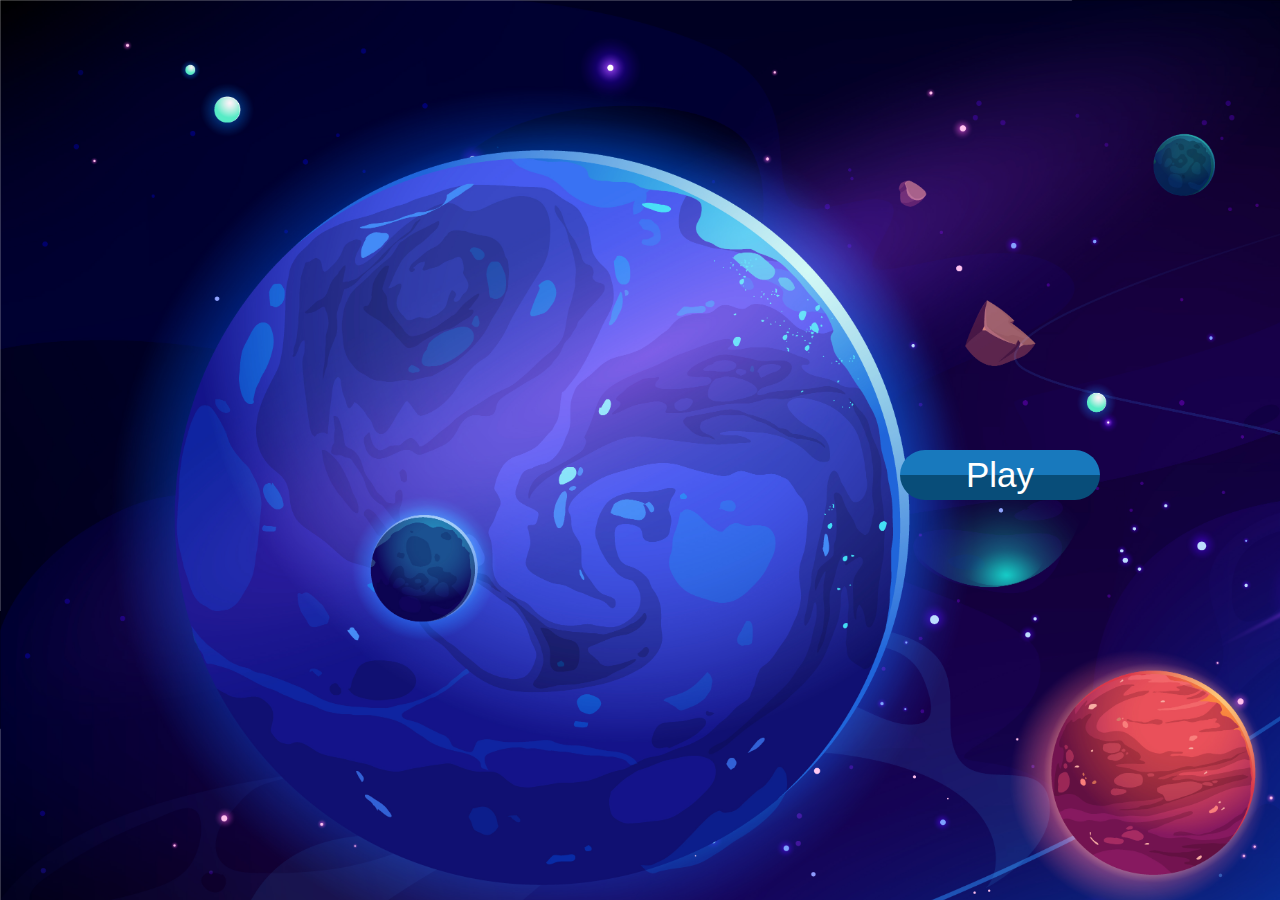
==== index.html @ 97e6d7f1 "with start button" ====
<!DOCTYPE html>
<html lang="en">
<head>
    <meta charset="UTF-8">
    <meta http-equiv="X-UA-Compatible" content="IE=edge">
    <meta name="viewport" content="width=device-width, initial-scale=1.0">
    <link rel="stylesheet" href="/docs/assets/styles/styles.css">
    
    <title>To The Moon!</title>
</head>
<body>


    <div id="game-intro">
    <!-- button -->
    <a href="#" class="button" id="start-button">Play</a>
    </div>

    <!-- <div id="game-instructions">
        <a href="#" class="instructions" id="instructions-button">Instructions</a>
    </div> -->
    

    <div id="game-board">
        <canvas id="canvas" width="1280" height="720"></canvas>
    </div>
    <script src="/docs/assets/scripts/components.js"></script>
    <script src="/docs/assets/scripts/game.js"></script>
    <script src="/docs/assets/scripts/main.js"></script>
</body>
</html>
---- docs/assets/styles/styles.css ----
#game-board{
    display: flex;
    justify-content: center;
    margin-top: 4%;
}
/* 
canvas{
    background-image: url(/docs/assets/images/background\ Game.jpg);
    background-position-y: -360vh;
    background-repeat: no-repeat;
    background-size:  170vh;
    
} */


body{
    background-image: url(/docs/assets/images/2352.jpg) ;
    background-size: 250vh;
}

.button {
    width: 200px;
    height: 50px;
    line-height: 50px;
    position: absolute;
    left: 100vh;
    top: 50vh;
    color: #FFF;
    text-decoration: none;
    background: linear-gradient(#1879BD 50%, #084D79 50%);
    text-align: center;
    font-size: 35px;
    font-family: sans-serif;
    border-radius: 5vh;
}
.button:hover {                 
    background: linear-gradient(#d16416 50%, #da1010 50%);
}
.button:active {
    background: linear-gradient(#678834 50%, #093905 50%);
}
/* 
#canvas{
    position: absolute;
    left: 50%;
    top: 50%;
}
 */

 /* .instructions {
    width: 200px;
    height: 50px;
    line-height: 50px;
    position: absolute;
    left: 100vh;
    top: 100vh;
    color: #FFF;
    text-decoration: none;
    background: linear-gradient(#1879BD 50%, #084D79 50%);
    text-align: center;
    font-size: 25px;
    font-family: sans-serif;
    border-radius: 5vh;
}
.instructions:hover {                 
    background: linear-gradient(#d16416 50%, #da1010 50%);
}
.instructions:active {
    background: linear-gradient(#678834 50%, #093905 50%);
}

 */
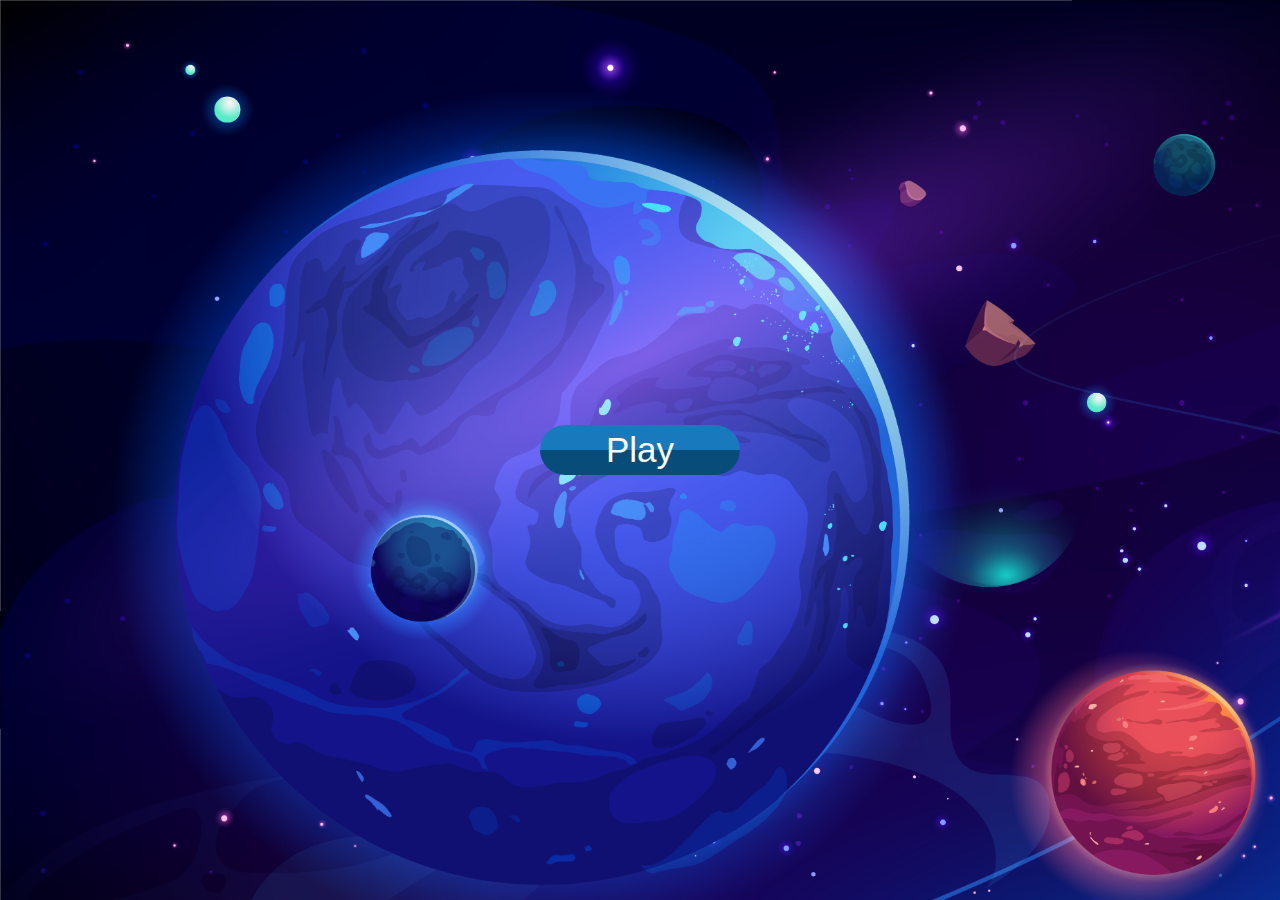
==== commit dd615606: "game with 2 players" ====
--- a/index.html
+++ b/index.html
@@ -12,10 +12,20 @@
 
 
     <div id="game-intro">
-    <!-- button -->
-    <a href="#" class="button" id="start-button">Play</a>
+        <!-- button -->
+        <a href="#" class="button" id="start-button">Play</a>
     </div>
+        <!-- <button id="retry">RETRY</button> -->
 
+
+    <div id="dificulty" style="display: none;">
+            <button id="easy" class="button">EASY</button>
+            <button id="normal" class="button">NORMAL</button>
+            <button id="expert" class="button">EXPERT</button>
+    </div>
+    
+
+    
     <!-- <div id="game-instructions">
         <a href="#" class="instructions" id="instructions-button">Instructions</a>
     </div> -->
@@ -25,6 +35,9 @@
         <canvas id="canvas" width="1280" height="720"></canvas>
     </div>
     <script src="/docs/assets/scripts/components.js"></script>
+    <script src="/docs/assets/scripts/player2.js"></script>
+    <script src="/docs/assets/scripts/dificulty easy.js"></script>
+    <script src="/docs/assets/scripts/dificulty expert.js"></script>
     <script src="/docs/assets/scripts/game.js"></script>
     <script src="/docs/assets/scripts/main.js"></script>
 </body>
--- a/docs/assets/styles/styles.css
+++ b/docs/assets/styles/styles.css
@@ -1,8 +1,3 @@
-#game-board{
-    display: flex;
-    justify-content: center;
-    margin-top: 4%;
-}
 /* 
 canvas{
     background-image: url(/docs/assets/images/background\ Game.jpg);
@@ -16,15 +11,20 @@
 body{
     background-image: url(/docs/assets/images/2352.jpg) ;
     background-size: 250vh;
-}
+    display: flex;
+    justify-content: center;
+    align-items: center;
+    margin: 0px;
+    padding: 0px;
+    width: 100vw;
+    height: 100vh;
+} 
 
 .button {
     width: 200px;
     height: 50px;
     line-height: 50px;
-    position: absolute;
-    left: 100vh;
-    top: 50vh;
+    
     color: #FFF;
     text-decoration: none;
     background: linear-gradient(#1879BD 50%, #084D79 50%);
@@ -69,4 +69,54 @@
     background: linear-gradient(#678834 50%, #093905 50%);
 }
 
- */+ */
+
+#game-intro,
+#game-board {
+  width: 1280px;
+  height: 720px;
+  position: absolute;
+  top: 50%;
+  left: 50%;
+  transform: translate(-50%, -50%);
+  
+}
+
+#game-intro,
+#game-board {
+    display: flex;
+    justify-content: center;
+    align-items: center;
+}
+
+#game-intro {
+    z-index: 1;
+}
+
+#dificulty{
+    width: 1280px;
+    height: 720px;
+    display: flex;
+    justify-content: center;
+    align-items: center;
+    z-index: 1;
+
+}
+
+
+
+button{
+    display: flex;
+    align-items: center;
+    justify-content: space-evenly;
+}
+
+
+
+
+
+
+
+#retry{
+    display: none;
+}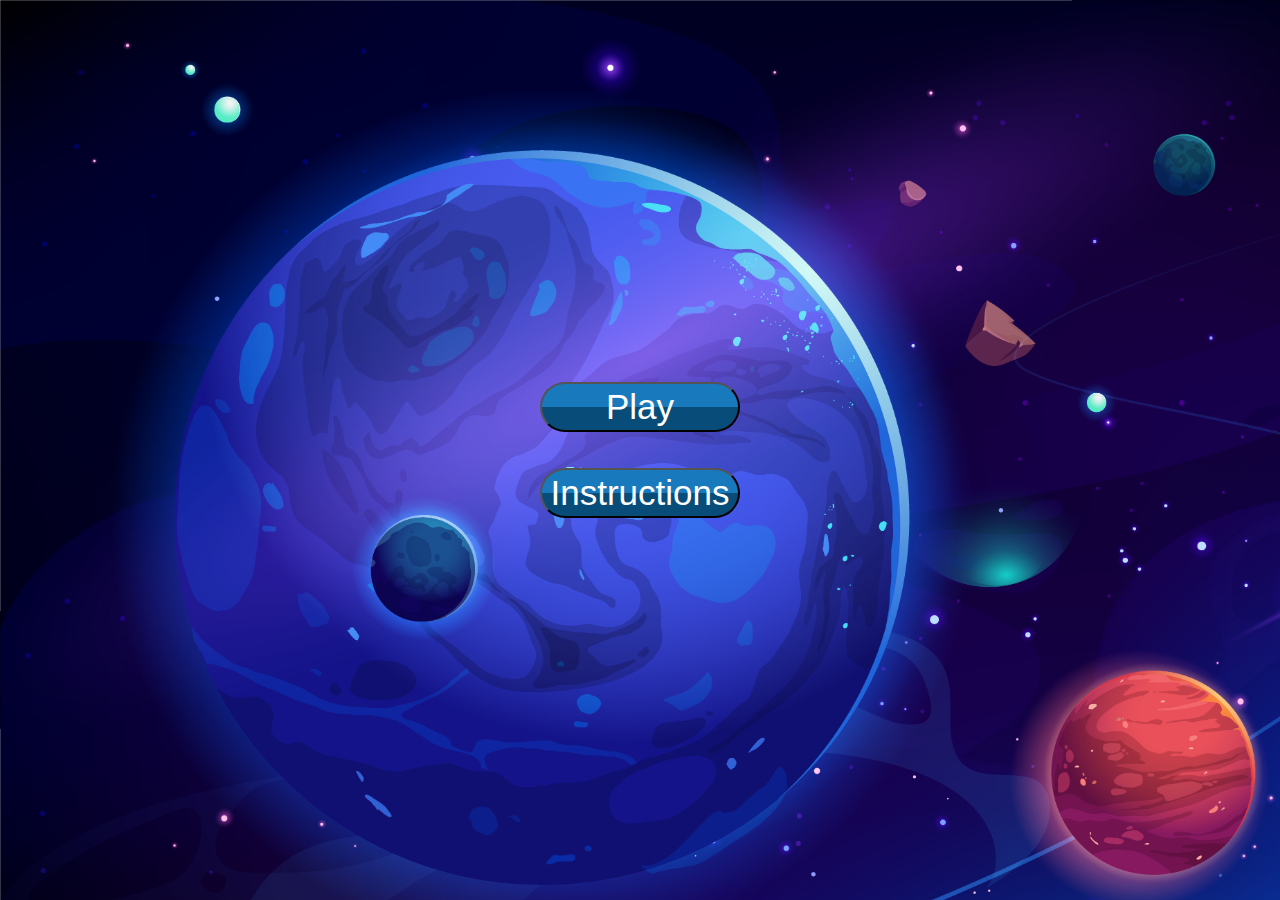
==== commit bb4d9936: "almost done" ====
--- a/index.html
+++ b/index.html
@@ -12,10 +12,24 @@
 
 
     <div id="game-intro">
-        <!-- button -->
-        <a href="#" class="button" id="start-button">Play</a>
+        <button class="button" id="start-button">Play</button>
+        <button class="button" id="instructions">Instructions</button>
     </div>
-        <!-- <button id="retry">RETRY</button> -->
+  
+    <div id="back" style="display: none">
+        <video width="720" height="576" controls autoplay>
+            <source id="video" src="docs/assets/images/instructionsMovie.mp4" type="video/mp4">
+          </video>
+       <!--  <video id="video" src="/docs/assets/images/instructionsMovie.mp4"></video> -->
+        <button id="return" class="button">↩RETURN</button>
+    </div>
+
+    <div id="players" style="display: none;">
+        <button id="players1" class="multiplayer">1 PLAYER</button>
+        <button id="players2" class="multiplayer">2 PLAYERS</button>
+        <button id="players3" class="multiplayer">3 PLAYERS</button>
+    </div>
+
 
 
     <div id="dificulty" style="display: none;">
@@ -23,19 +37,23 @@
             <button id="normal" class="button">NORMAL</button>
             <button id="expert" class="button">EXPERT</button>
     </div>
-    
 
-    
-    <!-- <div id="game-instructions">
-        <a href="#" class="instructions" id="instructions-button">Instructions</a>
-    </div> -->
     
 
     <div id="game-board">
         <canvas id="canvas" width="1280" height="720"></canvas>
     </div>
+
+    <div id="win" style="display: none">
+        <img src="/docs/assets/images/winn.jpg" alt="">
+        <button id="menu" class="button">Menu</button>
+
+    </div>
+
+
     <script src="/docs/assets/scripts/components.js"></script>
     <script src="/docs/assets/scripts/player2.js"></script>
+    <script src="/docs/assets/scripts/player3.js"></script>
     <script src="/docs/assets/scripts/dificulty easy.js"></script>
     <script src="/docs/assets/scripts/dificulty expert.js"></script>
     <script src="/docs/assets/scripts/game.js"></script>
--- a/docs/assets/styles/styles.css
+++ b/docs/assets/styles/styles.css
@@ -39,37 +39,7 @@
 .button:active {
     background: linear-gradient(#678834 50%, #093905 50%);
 }
-/* 
-#canvas{
-    position: absolute;
-    left: 50%;
-    top: 50%;
-}
- */
 
- /* .instructions {
-    width: 200px;
-    height: 50px;
-    line-height: 50px;
-    position: absolute;
-    left: 100vh;
-    top: 100vh;
-    color: #FFF;
-    text-decoration: none;
-    background: linear-gradient(#1879BD 50%, #084D79 50%);
-    text-align: center;
-    font-size: 25px;
-    font-family: sans-serif;
-    border-radius: 5vh;
-}
-.instructions:hover {                 
-    background: linear-gradient(#d16416 50%, #da1010 50%);
-}
-.instructions:active {
-    background: linear-gradient(#678834 50%, #093905 50%);
-}
-
- */
 
 #game-intro,
 #game-board {
@@ -91,7 +61,14 @@
 
 #game-intro {
     z-index: 1;
+    flex-direction: column;
+    justify-content: center;
 }
+
+#instructions{
+    margin-top: 36px;
+}
+
 
 #dificulty{
     width: 1280px;
@@ -99,8 +76,32 @@
     display: flex;
     justify-content: center;
     align-items: center;
+    flex-direction: column;
     z-index: 1;
 
+}
+
+#easy{
+    margin-top: 36px
+}
+
+#players{
+    width: 1280px;
+    height: 720px;
+    display: flex;
+    justify-content: center;
+    align-items: center;
+    flex-direction: column;
+    z-index: 1;
+}
+
+#back {
+    z-index: 1;
+    display: flex;
+    flex-direction: column;
+    justify-content: center;
+    align-items: center;
+    
 }
 
 
@@ -112,11 +113,52 @@
 }
 
 
-
+.multiplayer {
+    width: 200px;
+    height: 50px;
+    line-height: 50px;
+    
+    color: #FFF;
+    text-decoration: none;
+    background: linear-gradient(#1879BD 50%, #084D79 50%);
+    text-align: center;
+    font-size: 30px;
+    font-family: sans-serif;
+    border-radius: 5vh;
+}
+.multiplayer:hover {                 
+    background: linear-gradient(#d16416 50%, #da1010 50%);
+}
+.multiplayer:active {
+    background: linear-gradient(#678834 50%, #093905 50%);
+}
 
 
 
 
 #retry{
     display: none;
+}
+
+
+
+.hidden {
+    visibility: hidden;
+}
+
+#video{
+    width: 720px;
+    height: 576px;
+    position: absolute;
+    top: 50%;
+    left: 50%;
+    transform: translate(-50%, -50%);
+    z-index: 1;
+}
+
+#return{
+    z-index: 1;
+    margin-top: 36px
+    
+
 }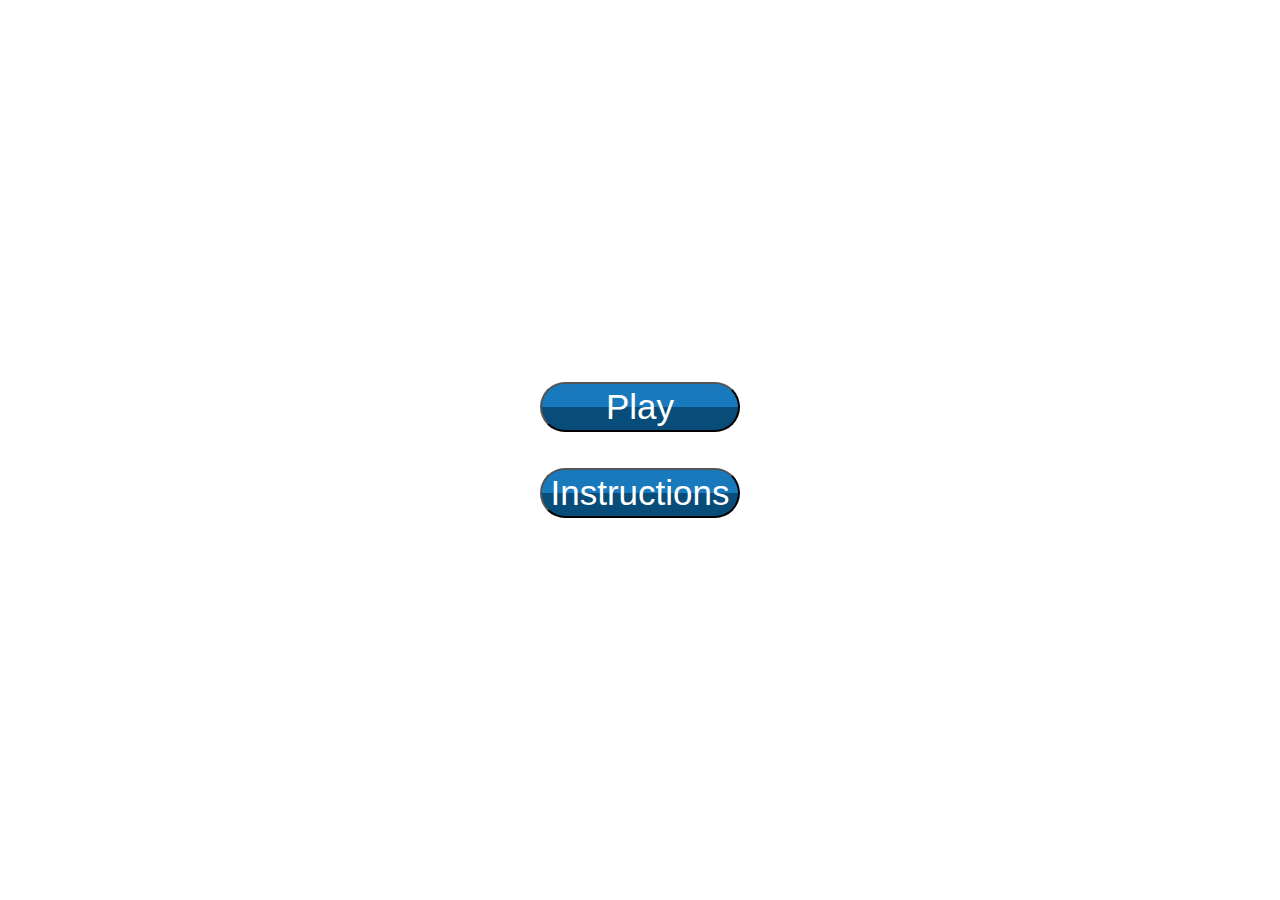
==== commit 03002a3b: "almost done" ====
--- a/index.html
+++ b/index.html
@@ -4,7 +4,7 @@
     <meta charset="UTF-8">
     <meta http-equiv="X-UA-Compatible" content="IE=edge">
     <meta name="viewport" content="width=device-width, initial-scale=1.0">
-    <link rel="stylesheet" href="/docs/assets/styles/styles.css">
+    <link rel="stylesheet" href="docs/assets/styles/styles.css">
     
     <title>To The Moon!</title>
 </head>
@@ -18,7 +18,7 @@
   
     <div id="back" style="display: none">
         <video width="720" height="576" controls autoplay>
-            <source id="video" src="docs/assets/images/instructionsMovie.mp4" type="video/mp4">
+            <source id="video" src="docs/assets/images/instruçoes boaslast.mp4" type="video/mp4">
           </video>
        <!--  <video id="video" src="/docs/assets/images/instructionsMovie.mp4"></video> -->
         <button id="return" class="button">↩RETURN</button>
@@ -44,19 +44,23 @@
         <canvas id="canvas" width="1280" height="720"></canvas>
     </div>
 
+    <!-- <div id="menu" style="display: none;">
+        <button id="menu" class="button" > Main Menu</button>
+    </div>  -->
+
     <div id="win" style="display: none">
-        <img src="/docs/assets/images/winn.jpg" alt="">
+        <img src="docs/assets/images/winn.jpg" alt="">
         <button id="menu" class="button">Menu</button>
 
     </div>
 
 
-    <script src="/docs/assets/scripts/components.js"></script>
-    <script src="/docs/assets/scripts/player2.js"></script>
-    <script src="/docs/assets/scripts/player3.js"></script>
-    <script src="/docs/assets/scripts/dificulty easy.js"></script>
-    <script src="/docs/assets/scripts/dificulty expert.js"></script>
-    <script src="/docs/assets/scripts/game.js"></script>
-    <script src="/docs/assets/scripts/main.js"></script>
+    <script src="docs/assets/scripts/components.js"></script>
+    <script src="docs/assets/scripts/player2.js"></script>
+    <script src="docs/assets/scripts/player3.js"></script>
+    <script src="docs/assets/scripts/dificulty easy.js"></script>
+    <script src="docs/assets/scripts/dificulty expert.js"></script>
+    <script src="docs/assets/scripts/game.js"></script>
+    <script src="docs/assets/scripts/main.js"></script>
 </body>
 </html>--- a/docs/assets/styles/styles.css
+++ b/docs/assets/styles/styles.css
@@ -1,15 +1,5 @@
-/* 
-canvas{
-    background-image: url(/docs/assets/images/background\ Game.jpg);
-    background-position-y: -360vh;
-    background-repeat: no-repeat;
-    background-size:  170vh;
-    
-} */
-
-
 body{
-    background-image: url(/docs/assets/images/2352.jpg) ;
+    background-image: url(https://avatars.mds.yandex.net/get-images-cbir/1658049/Qt_uDtuDuTBjgcdm4APS4A815/ocr) ;
     background-size: 250vh;
     display: flex;
     justify-content: center;
@@ -161,4 +151,8 @@
     margin-top: 36px
     
 
-}+}
+
+/* #menu{
+    z-index: 1;
+}  */